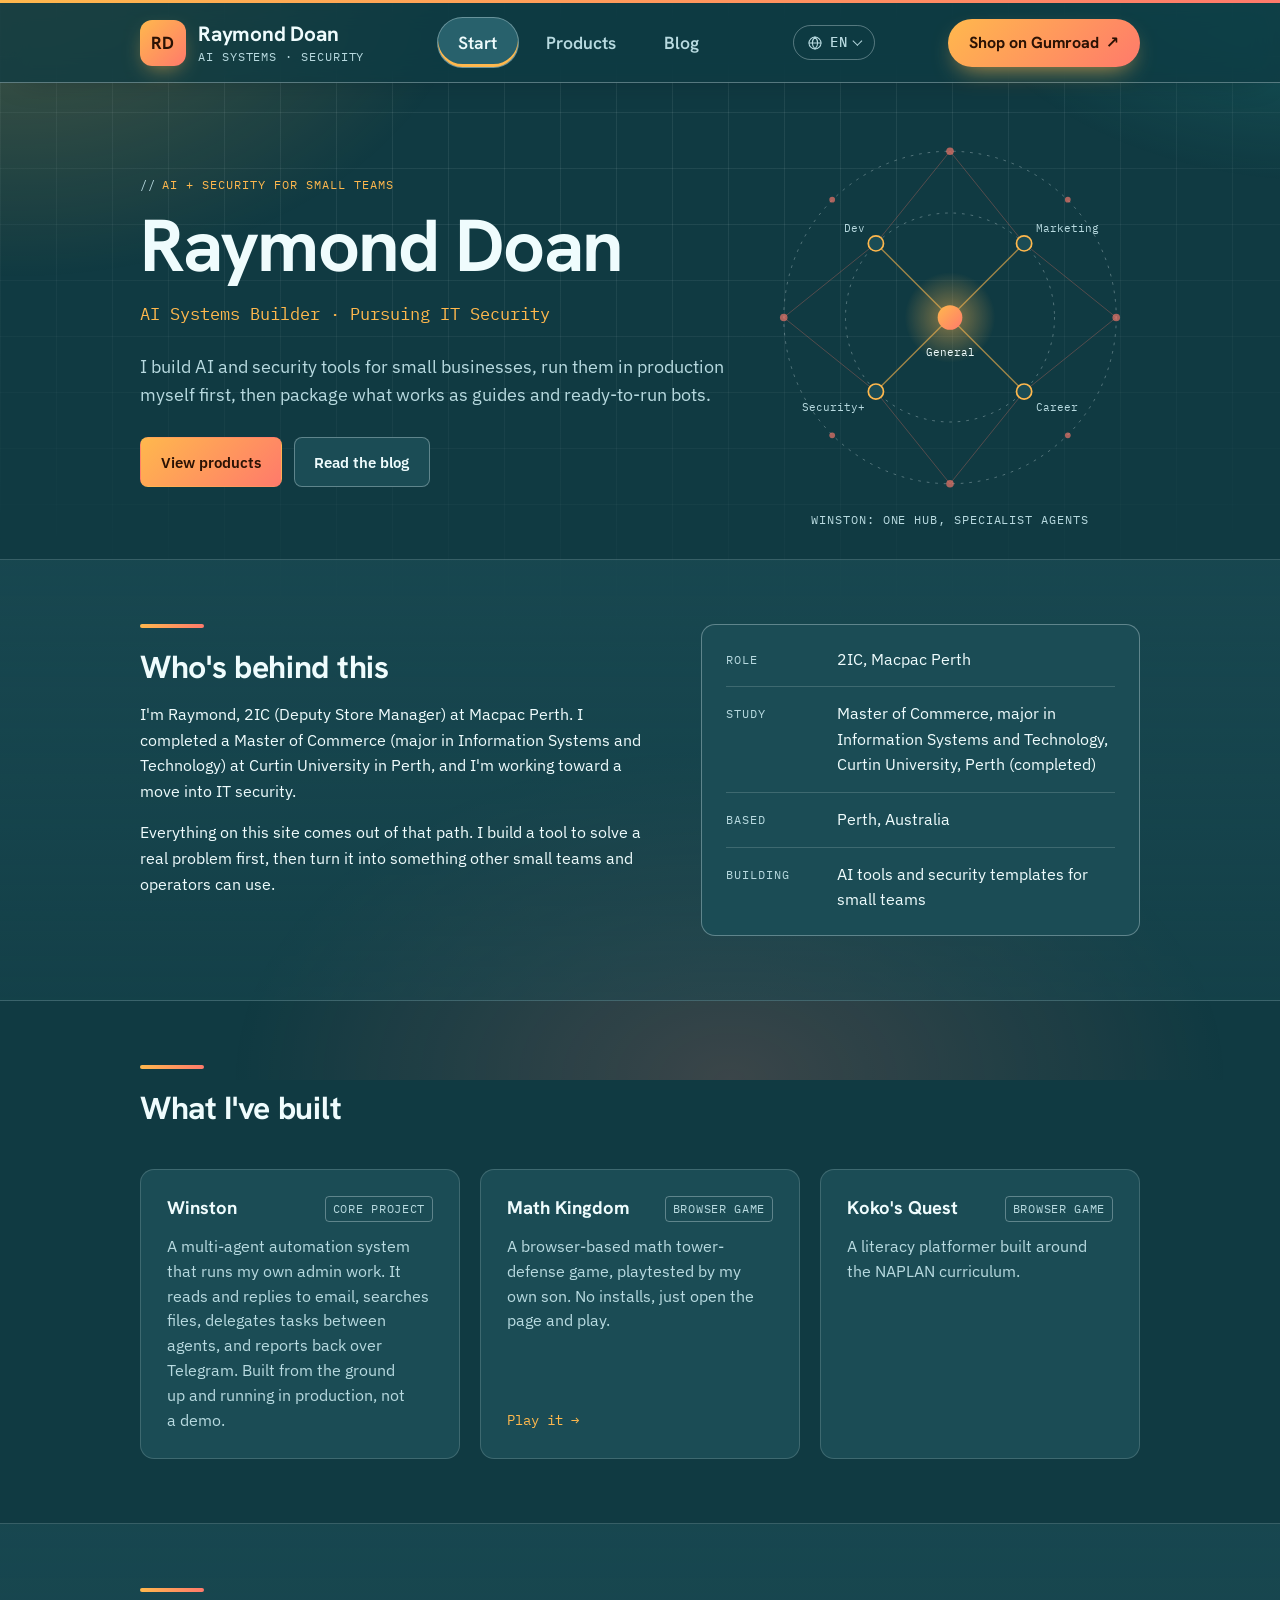
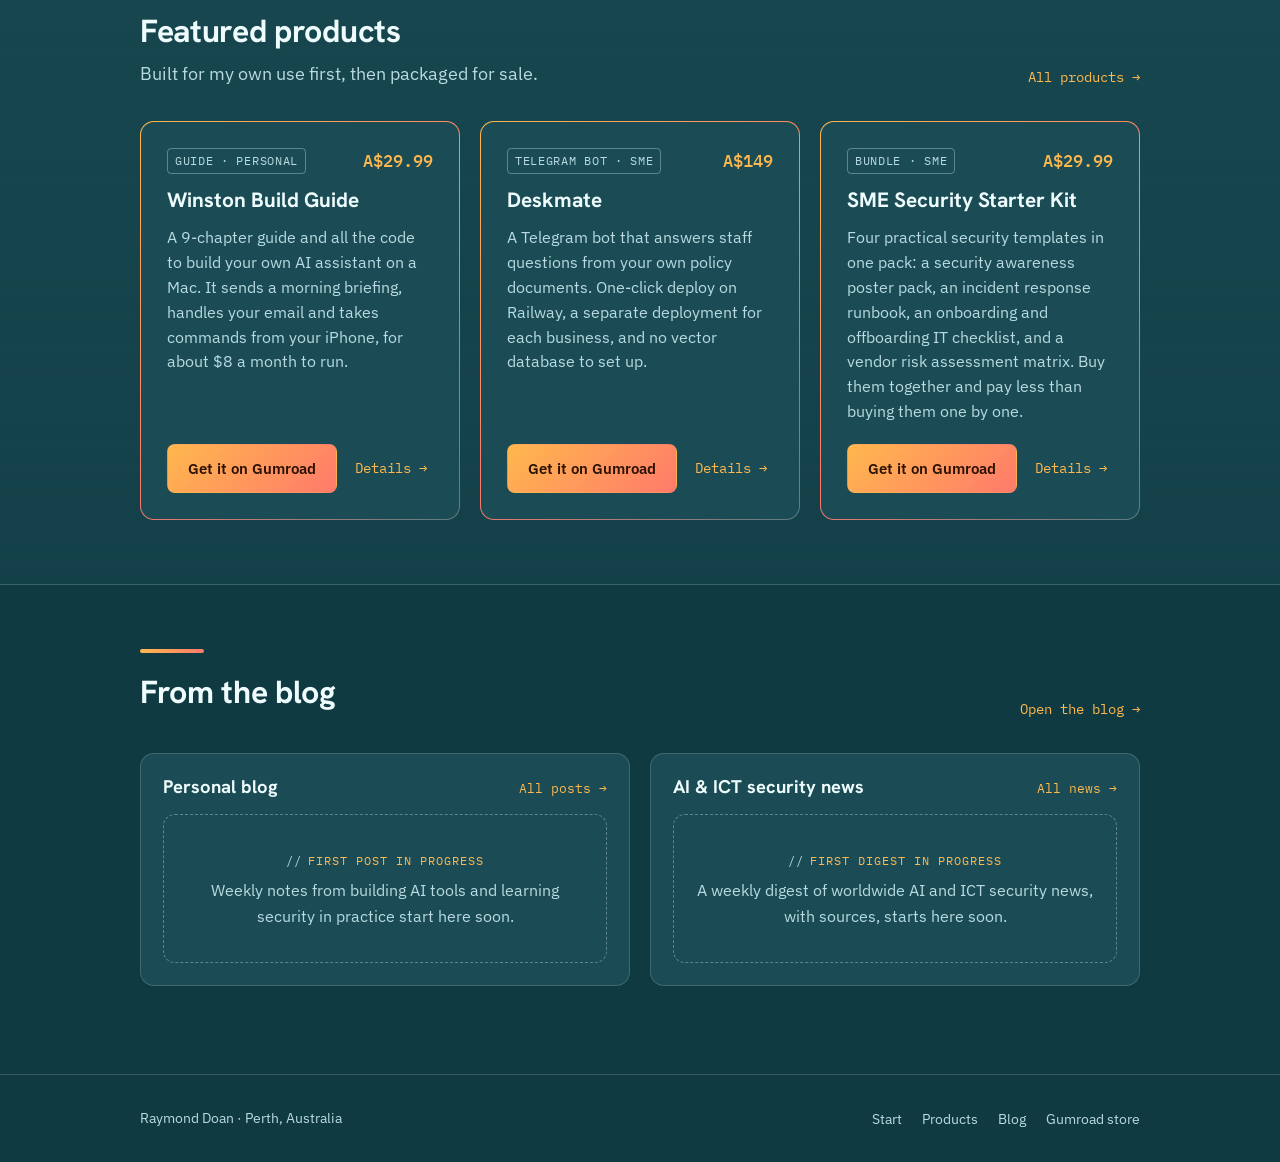
==== index.html @ 39c4e2d0 "Initial site: static mirror of the published artifact (15 files) Packaged from the live Claude artif" ====
<!doctype html><html><head><meta charset=utf8><meta name=viewport content="width=device-width,initial-scale=1,viewport-fit=cover"><style>:root{color-scheme:light;box-sizing:border-box;padding-top:env(safe-area-inset-top,0px);padding-bottom:env(safe-area-inset-bottom,0px)}html{scroll-padding-top:env(safe-area-inset-top,0px)}body{margin:0;padding:0;font:14px -apple-system,BlinkMacSystemFont,sans-serif;background:#fff;color:#000}img{max-width:100%}[hidden]:not([hidden=until-found i]){display:none!important}</style></head><body>
<title>Raymond Doan</title>
<link rel="preconnect" href="https://fonts.googleapis.com">
<link rel="preconnect" href="https://fonts.gstatic.com" crossorigin>
<link rel="stylesheet" href="https://fonts.googleapis.com/css2?family=Hanken+Grotesk:wght@600;700&family=IBM+Plex+Sans:wght@400;500;600&family=IBM+Plex+Mono:wght@400;500&display=swap">
<link rel="stylesheet" href="styles.css">
<script src="i18n.js"></script>

<header class="site-nav">
  <div class="wrap nav-inner">
    <a class="brand" href="index.html">
      <span class="brand-mark" aria-hidden="true">RD</span>
      <span class="brand-text">
        <span class="brand-name">Raymond Doan</span>
        <span class="brand-sub" data-i18n="brand.sub">AI systems &middot; Security</span>
      </span>
    </a>
    <nav class="links" aria-label="Main" data-i18n-aria="nav.main">
      <a href="index.html" aria-current="page" data-i18n="nav.start">Start</a>
      <a href="products.html" data-i18n="nav.products">Products</a>
      <a href="blog.html" data-i18n="nav.blog">Blog</a>
    </nav>
    <div class="lang-switch">
      <button class="lang-btn" type="button" aria-haspopup="true" aria-expanded="false" aria-controls="lang-menu" aria-label="Language: English"><svg class="lang-globe" viewBox="0 0 24 24" width="16" height="16" aria-hidden="true" focusable="false"><circle cx="12" cy="12" r="9"></circle><path d="M3 12h18M12 3c2.6 2.6 4 5.7 4 9s-1.4 6.4-4 9c-2.6-2.6-4-5.7-4-9s1.4-6.4 4-9z"></path></svg><span class="lang-code">EN</span><span class="lang-chev" aria-hidden="true"></span></button>
      <ul class="lang-menu" id="lang-menu" hidden>
        <li><button class="lang-opt" type="button" lang="en" data-lang="en">English</button></li>
        <li><button class="lang-opt" type="button" lang="vi" data-lang="vi">Ti&#7871;ng Vi&#7879;t</button></li>
        <li><button class="lang-opt" type="button" lang="es" data-lang="es">Espa&ntilde;ol</button></li>
      </ul>
    </div>
    <a class="nav-cta" href="https://raymonddoan.gumroad.com" target="_blank" rel="noopener"><span class="cta-long" data-i18n="cta.long">Shop on Gumroad</span><span class="cta-short" data-i18n="cta.short">Shop</span><span aria-hidden="true">&#8599;</span></a>
  </div>
</header>

<main>
  <section class="hero">
    <div class="wrap">
      <p class="eyebrow" data-i18n="home.eyebrow">AI + security for small teams</p>
      <h1>Raymond Doan</h1>
      <p class="role" data-i18n="home.role">AI Systems Builder &middot; Pursuing IT Security</p>
      <p class="lede" data-i18n="home.lede">I build AI and security tools for small businesses, run them in production myself first, then package what works as guides and ready-to-run bots.</p>
      <div class="btn-row">
        <a class="btn btn-primary" href="products.html" data-i18n="home.btn.products">View products</a>
        <a class="btn btn-ghost" href="blog.html" data-i18n="home.btn.blog">Read the blog</a>
      </div>
      <figure class="hero-art" aria-hidden="true">
        <svg viewBox="0 0 400 400" focusable="false">
          <defs>
            <radialGradient id="hubGlow" cx="50%" cy="50%" r="50%">
              <stop class="glow-a" offset="0%"></stop>
              <stop class="glow-b" offset="100%"></stop>
            </radialGradient>
            <linearGradient id="hubFill" x1="0" y1="0" x2="1" y2="1">
              <stop class="fill-a" offset="0%"></stop>
              <stop class="fill-b" offset="100%"></stop>
            </linearGradient>
          </defs>
          <circle class="ring" cx="200" cy="200" r="110"></circle>
          <circle class="ring" cx="200" cy="200" r="175"></circle>
          <g class="link faint">
            <line x1="200" y1="25" x2="122" y2="122"></line>
            <line x1="200" y1="25" x2="278" y2="122"></line>
            <line x1="375" y1="200" x2="278" y2="122"></line>
            <line x1="375" y1="200" x2="278" y2="278"></line>
            <line x1="200" y1="375" x2="278" y2="278"></line>
            <line x1="200" y1="375" x2="122" y2="278"></line>
            <line x1="25" y1="200" x2="122" y2="278"></line>
            <line x1="25" y1="200" x2="122" y2="122"></line>
          </g>
          <g class="link">
            <line x1="200" y1="200" x2="122" y2="122"></line>
            <line x1="200" y1="200" x2="278" y2="122"></line>
            <line x1="200" y1="200" x2="278" y2="278"></line>
            <line x1="200" y1="200" x2="122" y2="278"></line>
          </g>
          <g class="dot">
            <circle cx="200" cy="25" r="4"></circle>
            <circle cx="375" cy="200" r="4"></circle>
            <circle cx="200" cy="375" r="4"></circle>
            <circle cx="25" cy="200" r="4"></circle>
            <circle cx="324" cy="76" r="3"></circle>
            <circle cx="324" cy="324" r="3"></circle>
            <circle cx="76" cy="324" r="3"></circle>
            <circle cx="76" cy="76" r="3"></circle>
          </g>
          <circle cx="200" cy="200" r="48" fill="url(#hubGlow)"></circle>
          <g class="node">
            <circle cx="122" cy="122" r="8"></circle>
            <circle cx="278" cy="122" r="8"></circle>
            <circle cx="278" cy="278" r="8"></circle>
            <circle cx="122" cy="278" r="8"></circle>
          </g>
          <circle cx="200" cy="200" r="13" fill="url(#hubFill)"></circle>
          <text class="lbl hub-lbl" x="200" y="241" text-anchor="middle" data-i18n="art.general">General</text>
          <text class="lbl" x="110" y="110" text-anchor="end" data-i18n="art.dev">Dev</text>
          <text class="lbl" x="290" y="110" data-i18n="art.marketing">Marketing</text>
          <text class="lbl" x="290" y="298" data-i18n="art.career">Career</text>
          <text class="lbl" x="110" y="298" text-anchor="end" data-i18n="art.security">Security+</text>
        </svg>
        <figcaption class="art-caption" data-i18n="art.caption">Winston: one hub, specialist agents</figcaption>
      </figure>
    </div>
  </section>

  <section id="about" class="band">
    <div class="wrap about">
      <div>
        <div class="gradient-rule"></div>
        <h2 data-i18n="about.h">Who's behind this</h2>
        <p data-i18n="about.p1">I'm Raymond, 2IC (Deputy Store Manager) at Macpac Perth. I completed a Master of Commerce (major in Information Systems and Technology) at Curtin University in Perth, and I'm working toward a move into IT security.</p>
        <p data-i18n="about.p2">Everything on this site comes out of that path. I build a tool to solve a real problem first, then turn it into something other small teams and operators can use.</p>
      </div>
      <dl class="glance">
        <div><dt data-i18n="about.k.role">Role</dt><dd data-i18n="about.v.role">2IC, Macpac Perth</dd></div>
        <div><dt data-i18n="about.k.study">Study</dt><dd data-i18n="about.v.study">Master of Commerce, major in Information Systems and Technology, Curtin University, Perth (completed)</dd></div>
        <div><dt data-i18n="about.k.based">Based</dt><dd data-i18n="about.v.based">Perth, Australia</dd></div>
        <div><dt data-i18n="about.k.building">Building</dt><dd data-i18n="about.v.building">AI tools and security templates for small teams</dd></div>
      </dl>
    </div>
  </section>

  <section id="built">
    <div class="wrap">
      <div class="section-head">
        <div>
          <div class="gradient-rule"></div>
          <h2 data-i18n="built.h">What I've built</h2>
        </div>
      </div>
      <div class="grid-3">
        <article class="card">
          <div class="card-top">
            <h3>Winston</h3>
            <span class="tag" data-i18n="built.tag.core">Core project</span>
          </div>
          <p data-i18n="built.winston">A multi-agent automation system that runs my own admin work. It reads and replies to email, searches files, delegates tasks between agents, and reports back over Telegram. Built from the ground up and running in production, not a demo.</p>
        </article>
        <article class="card">
          <div class="card-top">
            <h3>Math Kingdom</h3>
            <span class="tag" data-i18n="built.tag.game">Browser game</span>
          </div>
          <p data-i18n="built.math">A browser-based math tower-defense game, playtested by my own son. No installs, just open the page and play.</p>
          <div class="card-foot"><a class="card-link" href="https://raymond2801.github.io/math-kingdom/" target="_blank" rel="noopener" data-i18n="built.play">Play it &rarr;</a></div>
        </article>
        <article class="card">
          <div class="card-top">
            <h3>Koko's Quest</h3>
            <span class="tag" data-i18n="built.tag.game">Browser game</span>
          </div>
          <p data-i18n="built.koko">A literacy platformer built around the NAPLAN curriculum.</p>
        </article>
      </div>
    </div>
  </section>

  <section id="featured" class="band">
    <div class="wrap">
      <div class="section-head">
        <div>
          <div class="gradient-rule"></div>
          <h2 data-i18n="featured.h">Featured products</h2>
          <p class="lede" data-i18n="featured.lede">Built for my own use first, then packaged for sale.</p>
        </div>
        <a class="section-link" href="products.html" data-i18n="featured.all">All products &rarr;</a>
      </div>
      <div class="grid-3" data-catalog="featured"></div>
    </div>
  </section>

  <section id="blog-preview">
    <div class="wrap">
      <div class="section-head">
        <div>
          <div class="gradient-rule"></div>
          <h2 data-i18n="blogprev.h">From the blog</h2>
        </div>
        <a class="section-link" href="blog.html" data-i18n="blogprev.open">Open the blog &rarr;</a>
      </div>
      <div class="split">
        <div class="panel">
          <div class="panel-head">
            <h3 data-i18n="type.blog">Personal blog</h3>
            <a href="blog.html#personal" data-i18n="blogprev.allposts">All posts &rarr;</a>
          </div>
          <div id="preview-blog">
            <div class="empty-state">
              <p class="eyebrow" data-i18n="blogprev.blog.e">First post in progress</p>
              <p data-i18n="blogprev.blog.p">Weekly notes from building AI tools and learning security in practice start here soon.</p>
            </div>
          </div>
        </div>
        <div class="panel">
          <div class="panel-head">
            <h3 data-i18n="type.news">AI &amp; ICT security news</h3>
            <a href="blog.html#news" data-i18n="blogprev.allnews">All news &rarr;</a>
          </div>
          <div id="preview-news">
            <div class="empty-state">
              <p class="eyebrow" data-i18n="blogprev.news.e">First digest in progress</p>
              <p data-i18n="blogprev.news.p">A weekly digest of worldwide AI and ICT security news, with sources, starts here soon.</p>
            </div>
          </div>
        </div>
      </div>
    </div>
  </section>
</main>

<footer class="site-footer">
  <div class="wrap">
    <p data-i18n="foot.line">Raymond Doan &middot; Perth, Australia</p>
    <nav aria-label="Footer" data-i18n-aria="foot.nav">
      <a href="index.html" data-i18n="nav.start">Start</a>
      <a href="products.html" data-i18n="nav.products">Products</a>
      <a href="blog.html" data-i18n="nav.blog">Blog</a>
      <a href="https://raymonddoan.gumroad.com" target="_blank" rel="noopener" data-i18n="foot.store">Gumroad store</a>
    </nav>
  </div>
</footer>

<script src="ui-vi.js"></script>
<script src="ui-es.js"></script>
<script src="posts.js"></script>
<script src="products-data.js"></script>
<script src="products-vi.js"></script>
<script src="products-es.js"></script>
<script src="site.js"></script>
<script src="catalog.js"></script>
<script>
(function () {
  var S = window.Site;
  if (!S) return;
  var posts = S.allPosts();
  ['blog', 'news'].forEach(function (type) {
    var host = document.getElementById('preview-' + type);
    if (!host) return;
    var items = posts.filter(function (p) { return S.typeOf(p) === type; }).slice(0, 3);
    if (!items.length) return;
    host.textContent = '';
    items.forEach(function (p) { host.appendChild(S.postRow(p, true)); });
  });
})();
</script>


</body></html>
---- styles.css ----
/* =============================================================
   Raymond Doan site stylesheet
   Layout concept: a dark operations console. A fixed ambient glow
   and faint grid sit behind the content, the sticky nav carries a
   gradient CTA, featured items get gradient outlines, and mono
   eyebrows label every section.
   ============================================================= */

*, *::before, *::after { box-sizing: border-box; }
html, body { margin: 0; padding: 0; }
html { scroll-behavior: smooth; }
img, svg { max-width: 100%; }
[hidden] { display: none !important; }

/* ---------- tokens: one deliberate palette ("Lagoon") ----------
   Deep petrol teal with amber and coral accents. The site keeps this single
   look on purpose. It does not switch to a white theme when the viewer's
   device or app is in light mode. */
:root {
  color-scheme: dark;
  padding-top: env(safe-area-inset-top, 0px);
  padding-bottom: env(safe-area-inset-bottom, 0px);

  --bg: #103a42;
  --surface: #1b4c55;
  --surface-2: #28616c;
  --fg: #effcfd;
  --muted: #b8dae0;
  --accent: #ffb84d;
  --accent-2: #ff7a6b;
  --on-accent: #2b1204;
  --border: rgba(239, 252, 253, 0.16);
  --border-strong: rgba(239, 252, 253, 0.32);
  --glow-1: rgba(255, 184, 77, 0.26);
  --glow-2: rgba(47, 211, 196, 0.30);
  --glow-3: rgba(255, 122, 107, 0.18);
  --grid-line: rgba(239, 252, 253, 0.08);
  --shadow: rgba(2, 20, 26, 0.50);

  --font-display: 'Hanken Grotesk', 'Segoe UI', system-ui, sans-serif;
  --font-body: 'IBM Plex Sans', 'Segoe UI', system-ui, sans-serif;
  --font-mono: 'IBM Plex Mono', 'SFMono-Regular', Consolas, monospace;
}

/* ---------- page + ambient background ---------- */
body {
  background: var(--bg);
  color: var(--fg);
  font-family: var(--font-body);
  font-size: 16px;
  line-height: 1.6;
  -webkit-font-smoothing: antialiased;
}
body::before,
body::after {
  content: "";
  position: fixed;
  z-index: -1;
  pointer-events: none;
}
/* soft amber and teal light from the corners, drifting slowly */
body::before {
  inset: -20%;
  background:
    radial-gradient(45rem 32rem at 15% 10%, var(--glow-1), transparent 65%),
    radial-gradient(40rem 30rem at 88% 4%, var(--glow-2), transparent 65%),
    radial-gradient(48rem 32rem at 55% 100%, var(--glow-3), transparent 65%);
  animation: drift 48s ease-in-out infinite alternate;
}
/* faint grid that fades out toward the bottom */
body::after {
  inset: 0;
  background-image:
    linear-gradient(var(--grid-line) 1px, transparent 1px),
    linear-gradient(90deg, var(--grid-line) 1px, transparent 1px);
  background-size: 56px 56px;
  -webkit-mask-image: radial-gradient(ellipse 100% 85% at 50% 0%, #000 30%, transparent 88%);
  mask-image: radial-gradient(ellipse 100% 85% at 50% 0%, #000 30%, transparent 88%);
}
@keyframes drift {
  from { transform: translate3d(-2%, -1%, 0) scale(1); }
  to   { transform: translate3d(2%, 2%, 0) scale(1.05); }
}
@media (prefers-reduced-motion: reduce) {
  html { scroll-behavior: auto; }
  body::before { animation: none; }
}

/* ---------- type ---------- */
h1, h2, h3 {
  font-family: var(--font-display);
  font-weight: 700;
  text-wrap: balance;
  margin: 0 0 0.5em;
}
h1 { font-size: clamp(2.1rem, 5vw, 3.2rem); line-height: 1.1; letter-spacing: -0.015em; }
h2 { font-size: clamp(1.5rem, 3.2vw, 2rem); line-height: 1.2; letter-spacing: -0.01em; }
h3 { font-size: 1.15rem; line-height: 1.3; }
p { margin: 0 0 1em; max-width: 65ch; text-wrap: pretty; }
p.lede { max-width: 58ch; color: var(--muted); font-size: 1.1rem; }
a { color: var(--accent); text-underline-offset: 3px; }
a:focus-visible, button:focus-visible {
  outline: 2px solid var(--accent);
  outline-offset: 3px;
  border-radius: 6px;
}

.eyebrow {
  font-family: var(--font-mono);
  font-size: 0.78rem;
  letter-spacing: 0.08em;
  text-transform: uppercase;
  color: var(--accent);
  display: inline-flex;
  align-items: center;
  gap: 0.5em;
  margin: 0 0 1em;
}
.eyebrow::before { content: "//"; color: var(--muted); }

.tag {
  font-family: var(--font-mono);
  font-size: 0.72rem;
  letter-spacing: 0.06em;
  text-transform: uppercase;
  color: var(--muted);
  border: 1px solid var(--border-strong);
  border-radius: 4px;
  padding: 0.25em 0.6em;
  white-space: nowrap;
  font-weight: 400;
}
.tag.hot {
  color: var(--on-accent);
  background: linear-gradient(135deg, var(--accent), var(--accent-2));
  border-color: transparent;
}

.gradient-rule {
  height: 4px;
  width: 64px;
  border-radius: 2px;
  background: linear-gradient(90deg, var(--accent), var(--accent-2));
  margin-bottom: 1.25em;
}

/* ---------- layout ---------- */
.wrap { max-width: 1040px; margin: 0 auto; padding-inline: 20px; }
section { padding-block: 64px; scroll-margin-top: 100px; }
.band {
  background: linear-gradient(180deg,
    color-mix(in srgb, var(--surface) 72%, transparent),
    color-mix(in srgb, var(--surface) 38%, transparent));
  border-block: 1px solid var(--border);
}
.section-head {
  display: flex;
  align-items: flex-end;
  justify-content: space-between;
  gap: 16px 24px;
  flex-wrap: wrap;
  margin-bottom: 2em;
}
.section-head h2 { margin-bottom: 0.3em; }
.section-head p { margin: 0; }
.section-link {
  font-family: var(--font-mono);
  font-size: 0.88rem;
  text-decoration: none;
  white-space: nowrap;
}
.section-link:hover { text-decoration: underline; }

.grid-3 { display: grid; grid-template-columns: repeat(3, minmax(0, 1fr)); gap: 20px; }
.split  { display: grid; grid-template-columns: repeat(2, minmax(0, 1fr)); gap: 20px; }

/* ---------- navigation ---------- */
header.site-nav {
  position: sticky;
  top: env(safe-area-inset-top, 0px);
  z-index: 20;
  background: color-mix(in srgb, var(--bg) 78%, transparent);
  -webkit-backdrop-filter: blur(14px) saturate(1.3);
  backdrop-filter: blur(14px) saturate(1.3);
  border-bottom: 1px solid var(--border-strong);
  box-shadow: 0 14px 30px -24px var(--shadow);
}
header.site-nav::before {
  content: "";
  display: block;
  height: 3px;
  background: linear-gradient(90deg, var(--accent), var(--accent-2));
}
.nav-inner {
  display: flex;
  align-items: center;
  justify-content: space-between;
  gap: 20px;
  padding-block: 14px;
}
.brand {
  display: inline-flex;
  align-items: center;
  gap: 12px;
  min-width: 0;
  color: var(--fg);
  text-decoration: none;
}
.brand-mark {
  flex: none;
  width: 46px;
  height: 46px;
  border-radius: 12px;
  display: grid;
  place-items: center;
  font-family: var(--font-display);
  font-weight: 700;
  font-size: 1.1rem;
  letter-spacing: 0.02em;
  color: var(--on-accent);
  background: linear-gradient(135deg, var(--accent), var(--accent-2));
  box-shadow: 0 8px 22px -8px color-mix(in srgb, var(--accent) 70%, transparent);
}
.brand-text { display: flex; flex-direction: column; line-height: 1.15; min-width: 0; }
.brand-name {
  font-family: var(--font-display);
  font-weight: 700;
  font-size: 1.3rem;
  letter-spacing: -0.01em;
}
.brand-sub {
  font-family: var(--font-mono);
  font-size: 0.72rem;
  letter-spacing: 0.08em;
  text-transform: uppercase;
  color: var(--muted);
  margin-top: 4px;
}
nav.links { display: flex; align-items: center; gap: 6px; }
nav.links a {
  font-family: var(--font-display);
  font-weight: 600;
  font-size: 1.1rem;
  color: var(--muted);
  text-decoration: none;
  white-space: nowrap;
  padding: 0.6em 1.15em;
  border-radius: 999px;
  border: 1px solid transparent;
  transition: background-color 0.15s, color 0.15s, border-color 0.15s;
}
nav.links a:hover { color: var(--fg); background: var(--surface-2); }
nav.links a[aria-current="page"] {
  color: var(--fg);
  background: var(--surface-2);
  border-color: var(--border-strong);
  box-shadow: inset 0 -3px 0 var(--accent);
}
.nav-cta {
  flex: none;
  display: inline-flex;
  align-items: center;
  gap: 0.45em;
  font-family: var(--font-display);
  font-weight: 700;
  font-size: 1rem;
  text-decoration: none;
  color: var(--on-accent);
  background: linear-gradient(135deg, var(--accent), var(--accent-2));
  padding: 0.7em 1.3em;
  border-radius: 999px;
  box-shadow: 0 10px 24px -10px color-mix(in srgb, var(--accent) 80%, transparent);
  transition: transform 0.15s;
}
.nav-cta:hover { transform: translateY(-1px); }
.cta-short { display: none; }

/* ---------- language switcher ----------
   A small button showing the current language; it opens a short list. The markup is in every page's
   header; i18n.js wires it up. */
.lang-switch { position: relative; flex: none; }
.lang-btn {
  display: inline-flex;
  align-items: center;
  gap: 0.5em;
  font-family: var(--font-mono);
  font-size: 0.85rem;
  font-weight: 500;
  letter-spacing: 0.06em;
  line-height: 1.2;
  color: var(--muted);
  background: transparent;
  border: 1px solid var(--border-strong);
  border-radius: 999px;
  padding: 0.6em 0.95em;
  cursor: pointer;
  transition: background-color 0.15s, color 0.15s, border-color 0.15s;
}
.lang-btn:hover, .lang-btn[aria-expanded="true"] { color: var(--fg); background: var(--surface-2); }
.lang-globe { flex: none; fill: none; stroke: currentColor; stroke-width: 1.6; stroke-linecap: round; stroke-linejoin: round; }
.lang-chev {
  flex: none;
  width: 0.5em;
  height: 0.5em;
  border-right: 1.6px solid currentColor;
  border-bottom: 1.6px solid currentColor;
  transform: translateY(-0.12em) rotate(45deg);
}
.lang-btn[aria-expanded="true"] .lang-chev { transform: translateY(0.1em) rotate(225deg); }
.lang-menu {
  position: absolute;
  right: 0;
  top: calc(100% + 10px);
  z-index: 30;
  min-width: 12rem;
  margin: 0;
  padding: 6px;
  list-style: none;
  background: var(--surface);
  border: 1px solid var(--border-strong);
  border-radius: 14px;
  box-shadow: 0 22px 40px -18px var(--shadow);
}
.lang-opt {
  display: flex;
  align-items: center;
  justify-content: space-between;
  gap: 14px;
  width: 100%;
  text-align: left;
  font-family: var(--font-body);
  font-size: 1rem;
  line-height: 1.3;
  color: var(--fg);
  background: transparent;
  border: 0;
  border-radius: 9px;
  padding: 0.7em 0.85em;
  cursor: pointer;
}
.lang-opt:hover { background: var(--surface-2); }
.lang-opt[aria-current="true"] { color: var(--accent); background: var(--surface-2); }
.lang-opt[aria-current="true"]::after {
  content: "";
  flex: none;
  width: 0.6em;
  height: 0.32em;
  border-left: 2px solid currentColor;
  border-bottom: 2px solid currentColor;
  transform: translateY(-0.1em) rotate(-45deg);
}

/* A page in Vietnamese or Spanish stays hidden until i18n.js has translated it, so English never flashes.
   i18n.js removes the class (and a timer does too, in case a script fails). */
html.i18n-pending .site-nav,
html.i18n-pending main,
html.i18n-pending .site-footer { visibility: hidden; }

/* Vietnamese stacks accents above and below letters, so headings need a little more room. */
html[lang="vi"] h1 { line-height: 1.22; }
html[lang="vi"] h2 { line-height: 1.32; }
html[lang="vi"] h3 { line-height: 1.42; }
html[lang="vi"] .hero h1 { line-height: 1.02; }
html[lang="vi"] .tab-title { line-height: 1.4; }
html[lang="vi"] .brand-sub, html[lang="vi"] .eyebrow, html[lang="vi"] .tag { line-height: 1.45; }

.note.english-only { margin: 1.2rem 0 0; }

/* ---------- buttons ---------- */
.btn {
  display: inline-flex;
  align-items: center;
  gap: 0.5em;
  font-family: var(--font-body);
  font-weight: 600;
  font-size: 0.95rem;
  padding: 0.75em 1.3em;
  border-radius: 8px;
  text-decoration: none;
  border: 1px solid transparent;
  cursor: pointer;
}
.btn-primary {
  color: var(--on-accent);
  background: linear-gradient(135deg, var(--accent), var(--accent-2));
}
.btn-primary:hover { filter: brightness(1.08); }
.btn-ghost { border-color: var(--border-strong); color: var(--fg); background: var(--surface); }
.btn-ghost:hover { border-color: var(--accent); color: var(--accent); }
.btn-row { display: flex; gap: 12px; flex-wrap: wrap; margin-top: 1.75em; }

/* ---------- hero + page heads ---------- */
.hero { padding-block: 88px 72px; }
.hero .wrap { position: relative; }
.hero h1 {
  font-size: clamp(2.6rem, 8vw, 4.6rem);
  line-height: 1.02;
  letter-spacing: -0.025em;
  margin: 0 0 0.25em;
}
.hero .role {
  font-family: var(--font-mono);
  font-size: 1.05rem;
  color: var(--accent);
  margin: 0 0 1.5em;
}
.hero .lede { margin-bottom: 0; }
.page-head { padding-block: 56px 24px; }
.page-head h1 { margin-bottom: 0.35em; }
.page-head .lede { margin-bottom: 0; }
.page-head + section { padding-top: 32px; }

/* hero art: Winston's hub-and-spoke agent layout, drawn as quiet background */
.hero-art { display: none; margin: 0; pointer-events: none; }
.hero-art svg { display: block; width: 100%; height: auto; overflow: visible; }
.hero-art .ring { fill: none; stroke: var(--border-strong); stroke-dasharray: 2 7; stroke-linecap: round; }
.hero-art .link { stroke: var(--accent); stroke-opacity: 0.6; stroke-width: 1.5; }
.hero-art .link.faint { stroke: var(--accent-2); stroke-opacity: 0.3; stroke-width: 1; }
.hero-art .node { fill: var(--surface); stroke: var(--accent); stroke-width: 1.8; }
.hero-art .dot { fill: var(--accent-2); fill-opacity: 0.65; }
.hero-art .lbl { font-family: var(--font-mono); font-size: 12px; fill: var(--muted); }
.hero-art .hub-lbl { fill: var(--fg); }
.hero-art .glow-a { stop-color: var(--accent); stop-opacity: 0.5; }
.hero-art .glow-b { stop-color: var(--accent); stop-opacity: 0; }
.hero-art .fill-a { stop-color: var(--accent); }
.hero-art .fill-b { stop-color: var(--accent-2); }
.art-caption {
  font-family: var(--font-mono);
  font-size: 0.72rem;
  letter-spacing: 0.08em;
  text-transform: uppercase;
  color: var(--muted);
  text-align: center;
  margin-top: 0.4em;
}
@media (min-width: 1100px) {
  .hero-art {
    display: block;
    position: absolute;
    right: 20px;
    top: 50%;
    width: 380px;
    transform: translateY(-50%);
  }
}

/* ---------- about ---------- */
.about {
  display: grid;
  grid-template-columns: minmax(0, 1.15fr) minmax(0, 1fr);
  gap: 40px 56px;
  align-items: start;
}
.glance {
  margin: 0;
  padding: 8px 24px;
  background: var(--surface);
  border: 1px solid var(--border-strong);
  border-radius: 14px;
}
.glance > div {
  display: grid;
  grid-template-columns: 6.2rem minmax(0, 1fr);
  gap: 12px;
  padding-block: 14px;
  border-top: 1px solid var(--border);
}
.glance > div:first-child { border-top: none; }
.glance dt {
  font-family: var(--font-mono);
  font-size: 0.75rem;
  letter-spacing: 0.08em;
  text-transform: uppercase;
  color: var(--muted);
  padding-top: 0.25em;
}
.glance dd { margin: 0; }

/* ---------- cards ---------- */
.card, .feature {
  display: flex;
  flex-direction: column;
  gap: 12px;
  padding: 26px;
  border-radius: 14px;
  min-width: 0;
}
.card { background: var(--surface); border: 1px solid var(--border); }
.feature {
  border: 1px solid transparent;
  background:
    linear-gradient(var(--surface), var(--surface)) padding-box,
    linear-gradient(140deg, var(--accent), var(--accent-2) 55%, var(--border-strong)) border-box;
}
.feature.soon {
  background:
    linear-gradient(var(--surface), var(--surface)) padding-box,
    linear-gradient(140deg, var(--border-strong), var(--border)) border-box;
}
.card h3, .feature h3 { margin: 0; }
.feature h3 { font-size: 1.3rem; }
.card p, .feature p { margin: 0; color: var(--muted); font-size: 0.97rem; max-width: none; }
.card-top { display: flex; align-items: center; justify-content: space-between; gap: 10px; flex-wrap: wrap; }
.card-foot { margin-top: auto; padding-top: 8px; }
.card-link { font-family: var(--font-mono); font-size: 0.85rem; text-decoration: none; }
.card-link:hover { text-decoration: underline; }
.price { font-family: var(--font-mono); color: var(--accent); font-size: 1.05rem; font-weight: 500; }
.status, .note { font-family: var(--font-mono); font-size: 0.88rem; color: var(--muted); }

/* ---------- product chips + catalog rows ---------- */
.chips { display: flex; gap: 10px; flex-wrap: wrap; margin-top: 1.75em; }
.chips a {
  font-family: var(--font-display);
  font-weight: 600;
  font-size: 0.95rem;
  text-decoration: none;
  color: var(--fg);
  padding: 0.5em 1.1em;
  border-radius: 999px;
  border: 1px solid var(--border-strong);
  background: var(--surface);
}
.chips a:hover { border-color: var(--accent); color: var(--accent); }

.catalog { list-style: none; margin: 0; padding: 0; display: grid; gap: 12px; }
.row {
  display: flex;
  align-items: center;
  justify-content: space-between;
  gap: 16px 28px;
  flex-wrap: wrap;
  padding: 20px 24px;
  background: var(--surface);
  border: 1px solid var(--border);
  border-radius: 12px;
}
.row.soon { background: transparent; border-style: dashed; border-color: var(--border-strong); }
.row-main { flex: 1 1 340px; min-width: 0; }
.row-main h3 { margin: 0 0 0.3em; display: flex; align-items: center; gap: 0.6em; flex-wrap: wrap; }
.row-main p { margin: 0; color: var(--muted); font-size: 0.95rem; max-width: 62ch; }
.row-side { display: flex; align-items: center; gap: 16px; flex: none; }

/* ---------- clickable product cards ----------
   The product name is a real link. Its ::after stretches over the whole card
   so the card is one big target, and the Gumroad button sits above it so it
   stays a separate target. */
.feature, .row { position: relative; transition: transform 0.15s, box-shadow 0.15s, border-color 0.15s; }
.hit { color: inherit; text-decoration: none; }
.hit::after { content: ""; position: absolute; inset: 0; z-index: 1; }
.feature .hit::after { border-radius: 14px; }
.row .hit::after { border-radius: 12px; }
.hit:focus-visible { outline: none; }
.hit:focus-visible::after { outline: 2px solid var(--accent); outline-offset: 3px; }
.feature:hover, .row:hover { transform: translateY(-2px); box-shadow: 0 18px 34px -22px var(--shadow); }
.row:hover { border-color: var(--accent); }
.feature .btn, .row .btn { position: relative; z-index: 2; }
.feature .card-foot { display: flex; align-items: center; gap: 12px 18px; flex-wrap: wrap; }
.more { font-family: var(--font-mono); font-size: 0.85rem; color: var(--accent); white-space: nowrap; }
.feature:hover .more, .row:hover .more { text-decoration: underline; text-underline-offset: 3px; }
.tag.ok { color: var(--accent); border-color: color-mix(in srgb, var(--accent) 55%, transparent); }
.tag.soon { border-style: dashed; }
@media (prefers-reduced-motion: reduce) {
  .feature, .row { transition: none; }
  .feature:hover, .row:hover { transform: none; }
}

/* ---------- blog: tabs, panels, rows ---------- */
.panel {
  display: flex;
  flex-direction: column;
  gap: 14px;
  min-width: 0;
  padding: 22px;
  background: var(--surface);
  border: 1px solid var(--border);
  border-radius: 14px;
}
.panel-head { display: flex; align-items: baseline; justify-content: space-between; gap: 12px; flex-wrap: wrap; }
.panel-head h3 { margin: 0; }
.panel-head a { font-family: var(--font-mono); font-size: 0.82rem; text-decoration: none; }
.panel-head a:hover { text-decoration: underline; }

.tabs { display: grid; grid-template-columns: repeat(2, minmax(0, 1fr)); gap: 14px; margin-top: 1.75em; }
.tab {
  font: inherit;
  color: var(--fg);
  text-align: left;
  cursor: pointer;
  display: flex;
  flex-direction: column;
  gap: 4px;
  padding: 18px 22px;
  border-radius: 14px;
  border: 1px solid var(--border-strong);
  background: var(--surface);
  transition: border-color 0.15s, box-shadow 0.15s;
}
.tab:hover { border-color: var(--accent); }
.tab[aria-selected="true"] {
  border-color: transparent;
  background:
    linear-gradient(var(--surface-2), var(--surface-2)) padding-box,
    linear-gradient(140deg, var(--accent), var(--accent-2)) border-box;
  box-shadow: 0 14px 34px -20px color-mix(in srgb, var(--accent) 70%, transparent);
}
.tab-title { font-family: var(--font-display); font-weight: 700; font-size: 1.2rem; line-height: 1.25; }
.tab-sub { color: var(--muted); font-size: 0.92rem; }
.panel-intro { color: var(--muted); margin: 0 0 0.5em; max-width: 62ch; }

.post-row {
  display: flex;
  flex-direction: column;
  gap: 6px;
  padding-block: 22px;
  border-top: 1px solid var(--border);
}
.post-row:first-child { border-top: none; }
.post-row .meta { font-family: var(--font-mono); font-size: 0.8rem; color: var(--muted); margin: 0; }
.post-row h3 { margin: 0; font-size: 1.25rem; }
.post-row h3 a { color: var(--fg); text-decoration: none; }
.post-row h3 a:hover { color: var(--accent); }
.post-row .summary { color: var(--muted); margin: 0; max-width: 65ch; }
.post-row.compact { padding-block: 14px; }
.post-row.compact h3 { font-size: 1.05rem; }

.empty-state {
  border: 1px dashed var(--border-strong);
  border-radius: 12px;
  padding: 32px 22px;
  text-align: center;
  color: var(--muted);
}
.empty-state .eyebrow { justify-content: center; margin-bottom: 0.6em; }
.empty-state p { margin-inline: auto; }
.empty-state p:last-child { margin-bottom: 0; }

/* ---------- article ---------- */
article.post { padding-block: 48px 64px; }
article.post .back-link { font-family: var(--font-mono); font-size: 0.85rem; text-decoration: none; }
article.post .back-link:hover { text-decoration: underline; }
article.post .meta { font-family: var(--font-mono); font-size: 0.85rem; color: var(--muted); margin: 1.5em 0 1em; }
article.post h1 { font-size: clamp(1.7rem, 4.2vw, 2.5rem); margin-bottom: 0.7em; }
.post-body h2 { font-size: 1.35rem; margin: 1.8em 0 0.5em; }
.post-body p { font-size: 1.05rem; line-height: 1.75; }
.sources { margin-top: 2.5em; padding-top: 1.5em; border-top: 1px solid var(--border); }
.sources h2 {
  font-family: var(--font-mono);
  font-weight: 500;
  font-size: 0.85rem;
  letter-spacing: 0.08em;
  text-transform: uppercase;
  color: var(--muted);
  margin: 0 0 0.9em;
}
.sources ol { margin: 0; padding-left: 1.3em; display: grid; gap: 0.45em; }
.sources a { overflow-wrap: anywhere; }

/* ---------- product page ---------- */
.back-link { font-family: var(--font-mono); font-size: 0.85rem; text-decoration: none; }
.back-link:hover { text-decoration: underline; }
.product { padding-block: 44px 24px; }
.product-head { display: grid; gap: 16px; margin: 1.6rem 0 2.8rem; }
.product-head .tag-row { display: flex; align-items: center; gap: 10px; flex-wrap: wrap; }
.product-head h1 {
  font-size: clamp(2.2rem, 6vw, 3.6rem);
  line-height: 1.05;
  letter-spacing: -0.02em;
  margin: 0;
}
.product-head h1:focus { outline: none; }
.product-head .lede { margin: 0; }
.buy-row { display: flex; align-items: center; gap: 14px 24px; flex-wrap: wrap; margin-top: 0.4rem; }
.buy-row .price { font-size: 1.6rem; }
.buy-row .note { max-width: 52ch; line-height: 1.5; }
.was { font-family: var(--font-mono); font-size: 1.05rem; color: var(--muted); text-decoration: line-through; text-decoration-thickness: 1px; }
.buy-row .was { margin-left: -12px; }
.sr-only { position: absolute; width: 1px; height: 1px; padding: 0; margin: -1px; overflow: hidden; clip: rect(0, 0, 0, 0); white-space: nowrap; border: 0; }

.product-layout {
  display: grid;
  grid-template-columns: minmax(0, 1fr) 320px;
  gap: 40px 56px;
  align-items: start;
}
.product-body { min-width: 0; }
.product-body .intro p { font-size: 1.12rem; line-height: 1.7; max-width: 62ch; }
.product-section { margin-top: 2.2rem; padding-top: 2rem; border-top: 1px solid var(--border); }
.product-section h2 { font-size: 1.4rem; margin: 0 0 0.7em; }
.product-section > p { line-height: 1.7; max-width: 66ch; }
.product-section > p:last-child { margin-bottom: 0; }
.product-section .after { margin: 1em 0 0; }

.ticks { list-style: none; margin: 0; padding: 0; display: grid; gap: 0.7em; }
.ticks li { position: relative; padding-left: 1.6em; line-height: 1.6; max-width: 66ch; text-wrap: pretty; }
.ticks li::before {
  content: "";
  position: absolute;
  left: 0;
  top: 0.5em;
  width: 0.62em;
  height: 0.62em;
  border-radius: 2px;
  background: linear-gradient(135deg, var(--accent), var(--accent-2));
}
.ticks.nots li::before { background: none; border: 1.5px solid var(--muted); }
.ticks + .ticks, .ticks + h3, .glance + .after { margin-top: 1.2em; }
.product-section > h3 {
  font-family: var(--font-mono);
  font-weight: 500;
  font-size: 0.8rem;
  letter-spacing: 0.08em;
  text-transform: uppercase;
  color: var(--muted);
  margin: 1.6em 0 0.8em;
}

.steps { list-style: none; counter-reset: step; margin: 0; padding: 0; display: grid; gap: 14px; }
.steps li {
  counter-increment: step;
  display: grid;
  grid-template-columns: 2.1rem minmax(0, 1fr);
  gap: 14px;
  align-items: start;
  line-height: 1.6;
}
.steps li::before {
  content: counter(step);
  display: grid;
  place-items: center;
  width: 2.1rem;
  height: 2.1rem;
  border-radius: 8px;
  border: 1px solid var(--border-strong);
  background: var(--surface);
  font-family: var(--font-mono);
  font-size: 0.9rem;
  color: var(--accent);
}
.steps li > span { padding-top: 0.28em; max-width: 62ch; }
.glance.wide > div { grid-template-columns: 9.5rem minmax(0, 1fr); }

.product-aside { position: sticky; top: calc(env(safe-area-inset-top, 0px) + 112px); display: grid; gap: 16px; }
.aside-card {
  display: grid;
  gap: 16px;
  padding: 22px;
  border-radius: 14px;
  background: var(--surface);
  border: 1px solid var(--border-strong);
}
.aside-card h2 {
  font-family: var(--font-mono);
  font-weight: 500;
  font-size: 0.78rem;
  letter-spacing: 0.08em;
  text-transform: uppercase;
  color: var(--muted);
  margin: 0;
}
.facts { margin: 0; display: grid; }
.facts > div { display: grid; gap: 2px; padding-block: 12px; border-top: 1px solid var(--border); }
.facts > div:first-child { border-top: none; padding-top: 0; }
.facts > div:last-child { padding-bottom: 0; }
.facts dt {
  font-family: var(--font-mono);
  font-size: 0.72rem;
  letter-spacing: 0.08em;
  text-transform: uppercase;
  color: var(--muted);
}
.facts dd { margin: 0; line-height: 1.45; }
.btn-block { width: 100%; justify-content: center; }
.aside-card .note { line-height: 1.5; margin: 0; }

.related { padding-block: 56px 64px; margin-top: 56px; }
.related-grid { display: grid; grid-template-columns: repeat(3, minmax(0, 1fr)); gap: 16px; }
.related-card {
  display: flex;
  flex-direction: column;
  gap: 8px;
  min-width: 0;
  padding: 20px;
  border-radius: 12px;
  background: var(--surface);
  border: 1px solid var(--border);
  color: var(--fg);
  text-decoration: none;
  transition: border-color 0.15s, transform 0.15s;
}
.related-card:hover { border-color: var(--accent); transform: translateY(-2px); }
.related-card:focus-visible { outline: 2px solid var(--accent); outline-offset: 3px; }
.related-card .rc-top {
  display: flex;
  align-items: center;
  justify-content: space-between;
  gap: 10px;
  font-family: var(--font-mono);
  font-size: 0.78rem;
  letter-spacing: 0.04em;
  text-transform: uppercase;
  color: var(--muted);
}
.related-card .rc-price { color: var(--accent); text-transform: none; font-size: 0.9rem; }
.related-card h3 { font-size: 1.1rem; margin: 0; }
.related-card p { margin: 0; color: var(--muted); font-size: 0.93rem; }
@media (prefers-reduced-motion: reduce) {
  .related-card { transition: none; }
  .related-card:hover { transform: none; }
}

/* ---------- footer ---------- */
footer.site-footer { border-top: 1px solid var(--border); padding-block: 32px; margin-top: 24px; }
footer.site-footer .wrap {
  display: flex;
  justify-content: space-between;
  align-items: center;
  gap: 16px;
  flex-wrap: wrap;
}
footer.site-footer p { margin: 0; color: var(--muted); font-size: 0.88rem; }
footer.site-footer nav { display: flex; gap: 20px; flex-wrap: wrap; }
footer.site-footer nav a { color: var(--muted); text-decoration: none; font-size: 0.9rem; }
footer.site-footer nav a:hover { color: var(--fg); }

/* ---------- responsive ---------- */
@media (max-width: 1000px) {
  /* nav: brand and CTA on the first row; the three links and the language button on the second.
     The ::before is an invisible full-width item that forces the line break. */
  .nav-inner { flex-wrap: wrap; gap: 8px 12px; padding-block: 8px; }
  .nav-inner::before { content: ""; order: 3; flex: 0 0 100%; height: 0; }
  .brand { order: 1; flex: 1 1 0; }
  .nav-cta { order: 2; }
  nav.links { order: 4; flex: 1 1 0; min-width: 0; gap: 4px; }
  nav.links a { flex: 1 1 auto; text-align: center; padding: 0.5em 0.4em; }
  .lang-switch { order: 5; }
}
@media (min-width: 601px) and (max-width: 1000px) {
  /* tablets: the links keep their natural width, grouped on the left, with the language button at the right */
  nav.links a { flex: 0 0 auto; padding: 0.55em 1.15em; }
  nav.links { gap: 6px; }
}
@media (max-width: 860px) {
  .grid-3, .split, .about { grid-template-columns: minmax(0, 1fr); }
}
@media (max-width: 560px) {
  .brand-sub { display: none; }
  .brand-name { font-size: 1.15rem; }
  .brand-mark { width: 40px; height: 40px; font-size: 1rem; }
  .nav-cta { padding: 0.6em 1.05em; }
  .cta-long { display: none; }
  .cta-short { display: inline; }
  nav.links a { font-size: 1rem; padding: 0.5em 0.3em; }
  .lang-globe { display: none; }
  .lang-btn { padding: 0.55em 0.75em; gap: 0.45em; }
  .lang-menu { min-width: 11rem; }
  section { padding-block: 44px; }
  .hero { padding-block: 52px 44px; }
  .page-head { padding-block: 40px 16px; }
  .tab { padding: 14px 16px; }
  .tab-title { font-size: 1.05rem; }
  .tab-sub { display: none; }
  .row { padding: 18px; }
  .row-side { width: 100%; justify-content: space-between; flex-wrap: wrap; gap: 8px 14px; }
  .glance { padding-inline: 18px; }
  .glance > div { grid-template-columns: 5.2rem minmax(0, 1fr); }
  .glance.wide > div { grid-template-columns: 6.6rem minmax(0, 1fr); }
  .product { padding-block: 28px 8px; }
  .product-head { margin: 1.2rem 0 2rem; }
  .buy-row .btn { width: 100%; justify-content: center; }
  .related { padding-block: 44px 48px; margin-top: 40px; }
}
@media (max-width: 315px) {
  /* folded-phone cover screens: drop the logo square so the name and the shop button both fit */
  .brand-mark { display: none; }
}
@media (max-width: 340px) {
  /* the narrowest phones: keep the brand name on one line next to a longer shop label (Spanish "Tienda") */
  .brand { gap: 10px; }
  .brand-name { font-size: 1.05rem; }
  .nav-cta { padding: 0.55em 0.85em; font-size: 0.95rem; }
}
@media (max-width: 900px) {
  .product-layout { grid-template-columns: minmax(0, 1fr); }
  .product-aside { position: static; }
}
@media (max-width: 860px) {
  .related-grid { grid-template-columns: minmax(0, 1fr); }
}
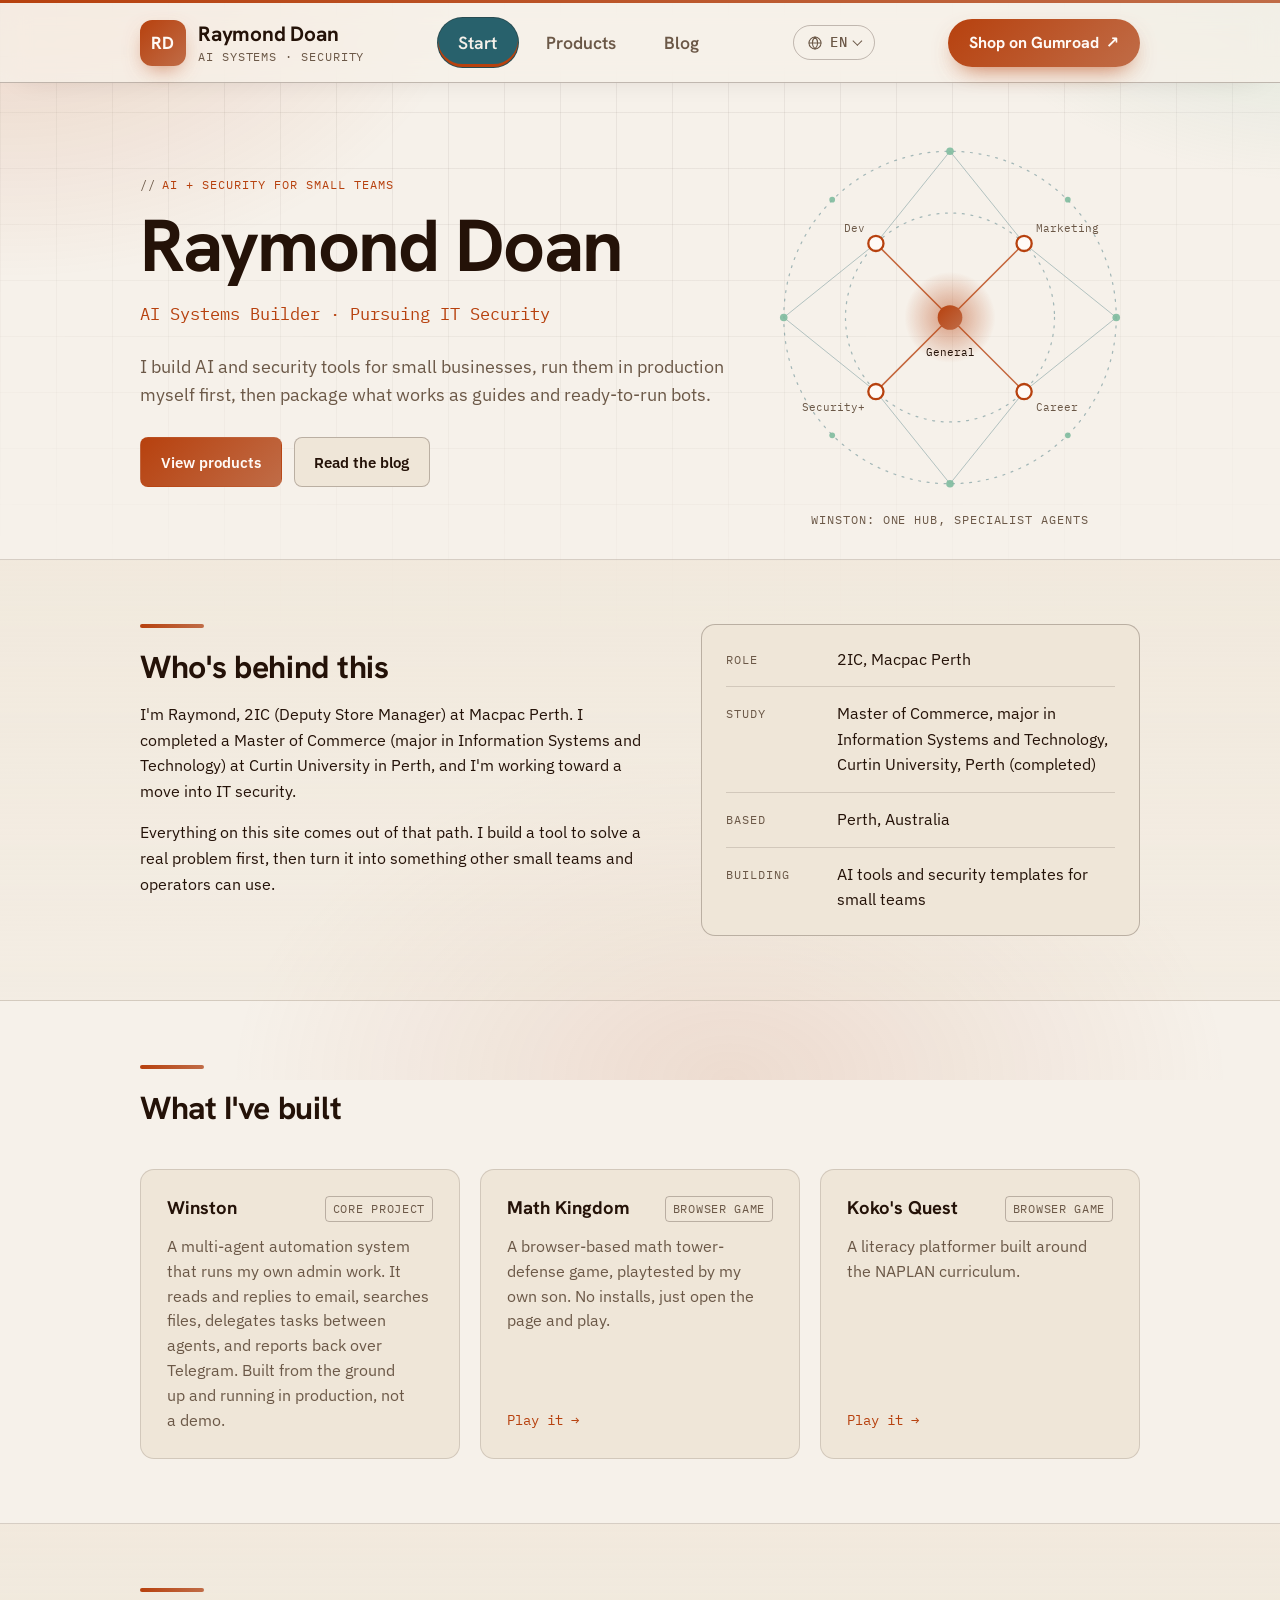
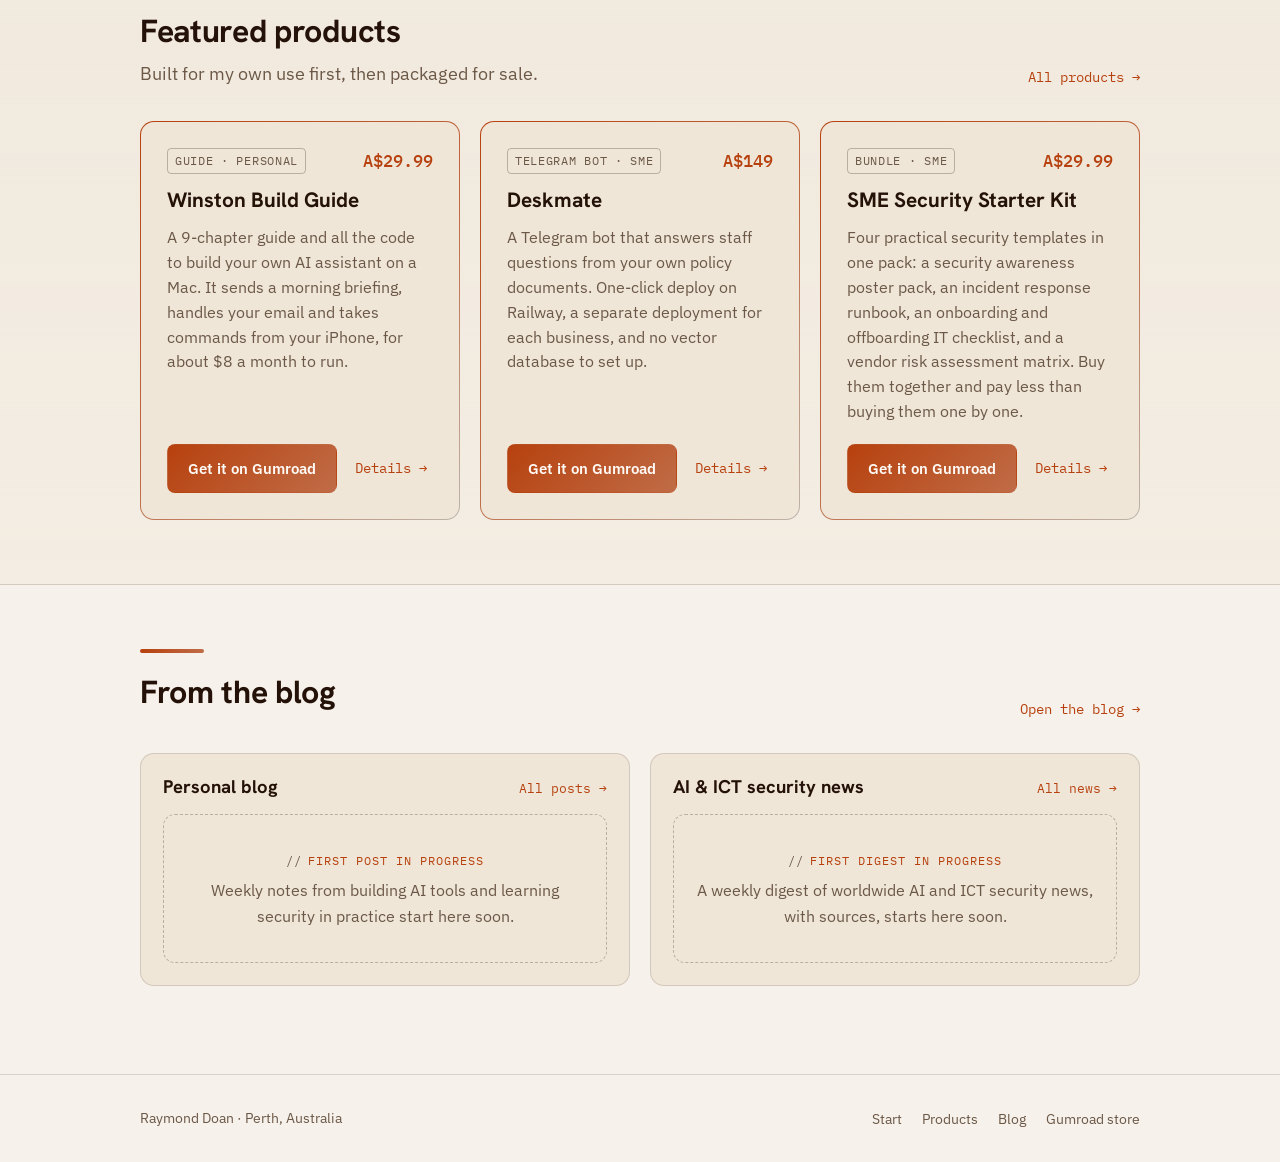
==== commit 62ee5f7f: "Thêm sản phẩm Koko's Quest (game đã live) lên trang chủ và trang sản phẩm Co-Authored-By: Claude Son" ====
--- a/index.html
+++ b/index.html
@@ -149,6 +149,7 @@
             <span class="tag" data-i18n="built.tag.game">Browser game</span>
           </div>
           <p data-i18n="built.koko">A literacy platformer built around the NAPLAN curriculum.</p>
+          <div class="card-foot"><a class="card-link" href="https://raymond2801.github.io/kokos-quest/" target="_blank" rel="noopener" data-i18n="built.play">Play it &rarr;</a></div>
         </article>
       </div>
     </div>
--- a/styles.css
+++ b/styles.css
@@ -12,30 +12,33 @@
 img, svg { max-width: 100%; }
 [hidden] { display: none !important; }
 
-/* ---------- tokens: one deliberate palette ("Lagoon") ----------
-   Deep petrol teal with amber and coral accents. The site keeps this single
-   look on purpose. It does not switch to a white theme when the viewer's
-   device or app is in light mode. */
+/* ---------- tokens: one deliberate palette ("Cream & Flame") ----------
+   A warm cream base with Le Creuset Flame orange-red (Pantone) as the main
+   accent, and a cool Neptune Green dot used only as a small accent in the
+   hero diagram. The site keeps this single look on purpose. It does not
+   switch to a white theme when the viewer's device or app is in light mode. */
 :root {
-  color-scheme: dark;
+  color-scheme: light;
   padding-top: env(safe-area-inset-top, 0px);
   padding-bottom: env(safe-area-inset-bottom, 0px);
 
-  --bg: #103a42;
-  --surface: #1b4c55;
+  --bg: #f6f1ea;
+  --surface: #efe6d8;
   --surface-2: #28616c;
-  --fg: #effcfd;
-  --muted: #b8dae0;
-  --accent: #ffb84d;
-  --accent-2: #ff7a6b;
-  --on-accent: #2b1204;
-  --border: rgba(239, 252, 253, 0.16);
-  --border-strong: rgba(239, 252, 253, 0.32);
-  --glow-1: rgba(255, 184, 77, 0.26);
-  --glow-2: rgba(47, 211, 196, 0.30);
-  --glow-3: rgba(255, 122, 107, 0.18);
-  --grid-line: rgba(239, 252, 253, 0.08);
-  --shadow: rgba(2, 20, 26, 0.50);
+  --fg: #241208;
+  --muted: #6b5847;
+  --on-dark: #f6f1ea;
+  --pop: #7fbb9e;
+  --accent: #b7410e;
+  --accent-2: #c06c47;
+  --on-accent: #fffaf6;
+  --border: rgba(36, 18, 8, 0.14);
+  --border-strong: rgba(36, 18, 8, 0.26);
+  --glow-1: rgba(183, 65, 14, 0.18);
+  --glow-2: rgba(127, 187, 158, 0.30);
+  --glow-3: rgba(192, 108, 71, 0.16);
+  --grid-line: rgba(36, 18, 8, 0.06);
+  --shadow: rgba(36, 18, 8, 0.18);
 
   --font-display: 'Hanken Grotesk', 'Segoe UI', system-ui, sans-serif;
   --font-body: 'IBM Plex Sans', 'Segoe UI', system-ui, sans-serif;
@@ -249,9 +252,9 @@
   border: 1px solid transparent;
   transition: background-color 0.15s, color 0.15s, border-color 0.15s;
 }
-nav.links a:hover { color: var(--fg); background: var(--surface-2); }
+nav.links a:hover { color: var(--on-dark); background: var(--surface-2); }
 nav.links a[aria-current="page"] {
-  color: var(--fg);
+  color: var(--on-dark);
   background: var(--surface-2);
   border-color: var(--border-strong);
   box-shadow: inset 0 -3px 0 var(--accent);
@@ -296,7 +299,7 @@
   cursor: pointer;
   transition: background-color 0.15s, color 0.15s, border-color 0.15s;
 }
-.lang-btn:hover, .lang-btn[aria-expanded="true"] { color: var(--fg); background: var(--surface-2); }
+.lang-btn:hover, .lang-btn[aria-expanded="true"] { color: var(--on-dark); background: var(--surface-2); }
 .lang-globe { flex: none; fill: none; stroke: currentColor; stroke-width: 1.6; stroke-linecap: round; stroke-linejoin: round; }
 .lang-chev {
   flex: none;
@@ -338,8 +341,8 @@
   padding: 0.7em 0.85em;
   cursor: pointer;
 }
-.lang-opt:hover { background: var(--surface-2); }
-.lang-opt[aria-current="true"] { color: var(--accent); background: var(--surface-2); }
+.lang-opt:hover { background: var(--surface-2); color: var(--on-dark); }
+.lang-opt[aria-current="true"] { color: var(--on-dark); background: var(--surface-2); }
 .lang-opt[aria-current="true"]::after {
   content: "";
   flex: none;
@@ -413,11 +416,11 @@
 /* hero art: Winston's hub-and-spoke agent layout, drawn as quiet background */
 .hero-art { display: none; margin: 0; pointer-events: none; }
 .hero-art svg { display: block; width: 100%; height: auto; overflow: visible; }
-.hero-art .ring { fill: none; stroke: var(--border-strong); stroke-dasharray: 2 7; stroke-linecap: round; }
-.hero-art .link { stroke: var(--accent); stroke-opacity: 0.6; stroke-width: 1.5; }
-.hero-art .link.faint { stroke: var(--accent-2); stroke-opacity: 0.3; stroke-width: 1; }
-.hero-art .node { fill: var(--surface); stroke: var(--accent); stroke-width: 1.8; }
-.hero-art .dot { fill: var(--accent-2); fill-opacity: 0.65; }
+.hero-art .ring { fill: none; stroke: var(--surface-2); stroke-opacity: 0.4; stroke-width: 1.3; stroke-dasharray: 2 7; stroke-linecap: round; }
+.hero-art .link { stroke: var(--accent); stroke-opacity: 0.8; stroke-width: 1.6; }
+.hero-art .link.faint { stroke: var(--surface-2); stroke-opacity: 0.35; stroke-width: 1; }
+.hero-art .node { fill: var(--on-accent); stroke: var(--accent); stroke-width: 2.4; }
+.hero-art .dot { fill: var(--pop); fill-opacity: 0.9; }
 .hero-art .lbl { font-family: var(--font-mono); font-size: 12px; fill: var(--muted); }
 .hero-art .hub-lbl { fill: var(--fg); }
 .hero-art .glow-a { stop-color: var(--accent); stop-opacity: 0.5; }
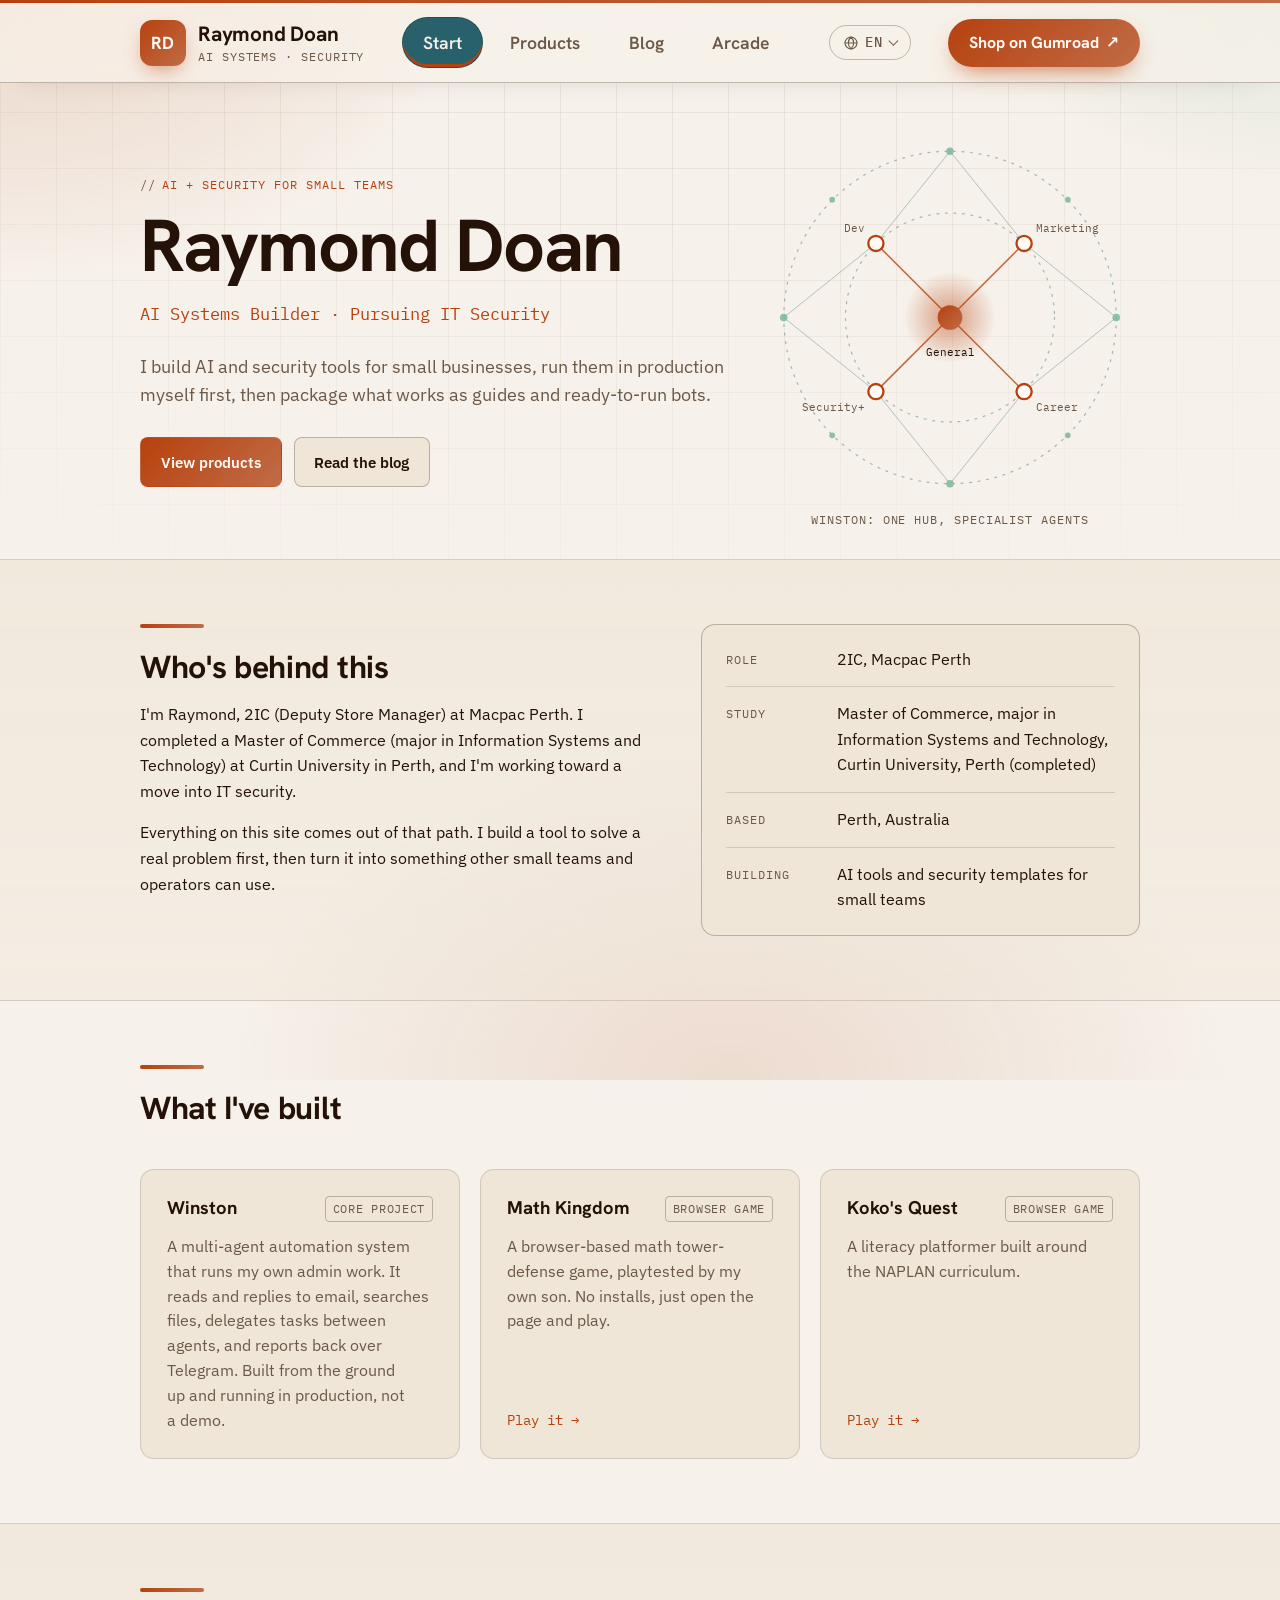
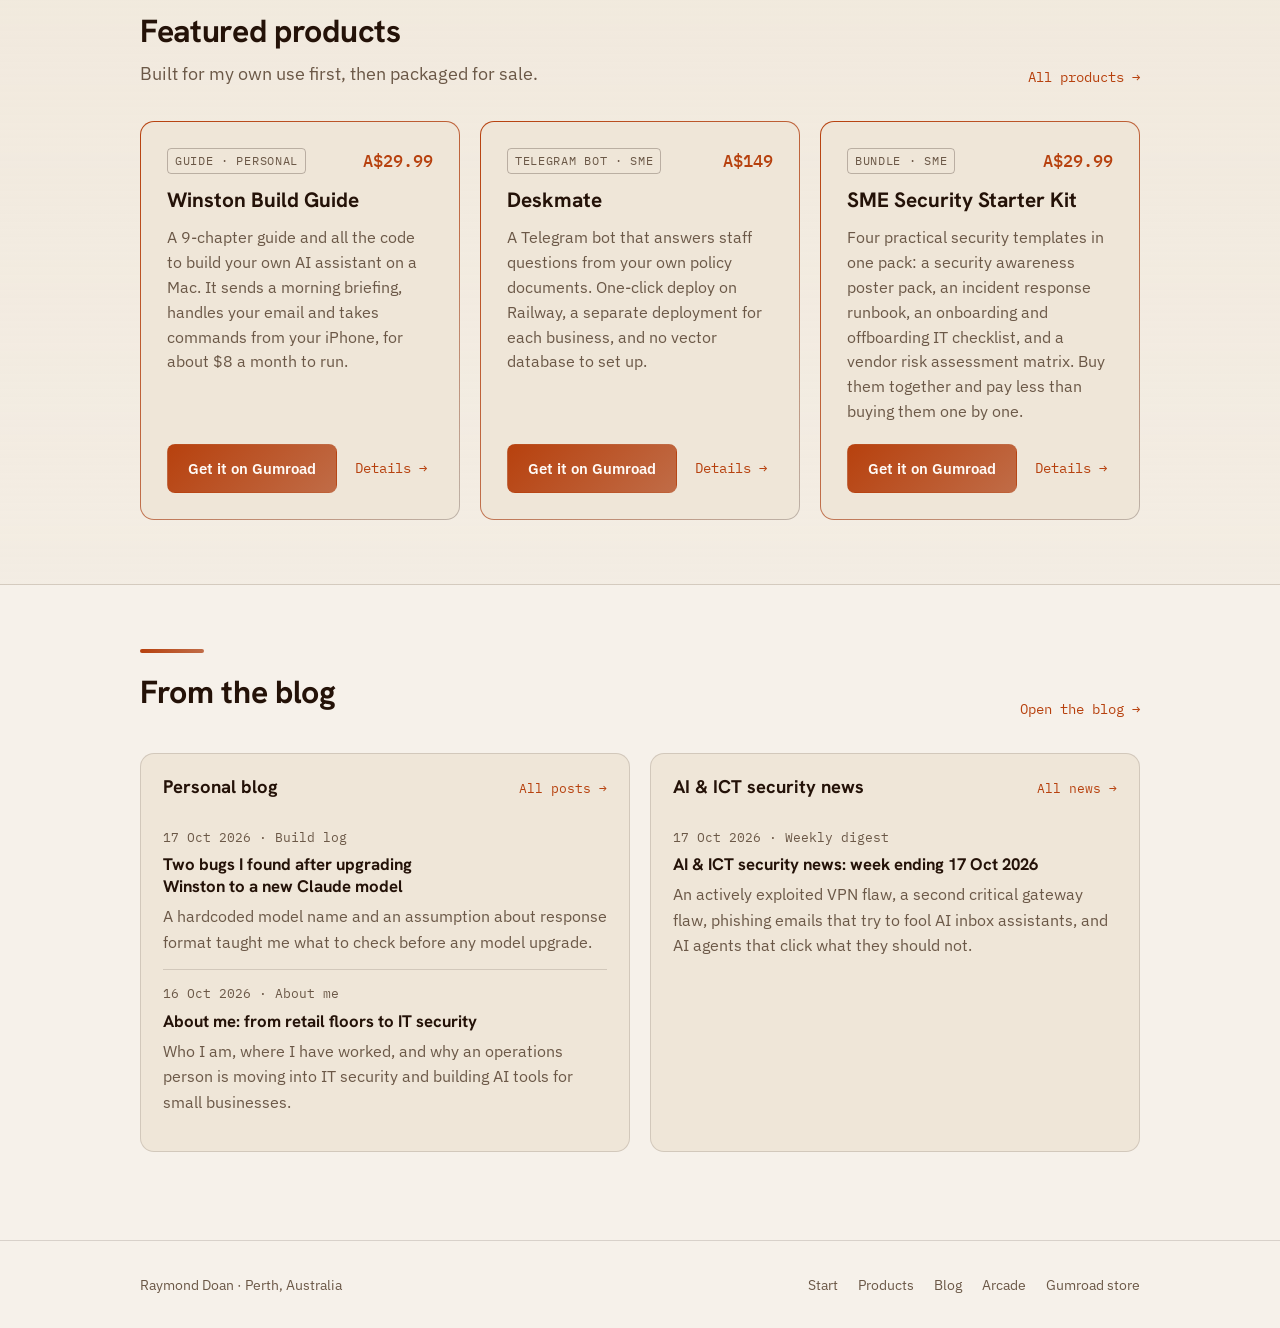
==== commit a896a2dd: "Thêm tab Arcade: Zen Garden và Phishing Hunter (chỉ tiếng Anh), liên kết Math Kingdom và Koko's Ques" ====
--- a/index.html
+++ b/index.html
@@ -19,6 +19,7 @@
       <a href="index.html" aria-current="page" data-i18n="nav.start">Start</a>
       <a href="products.html" data-i18n="nav.products">Products</a>
       <a href="blog.html" data-i18n="nav.blog">Blog</a>
+      <a href="arcade.html" data-i18n="nav.arcade">Arcade</a>
     </nav>
     <div class="lang-switch">
       <button class="lang-btn" type="button" aria-haspopup="true" aria-expanded="false" aria-controls="lang-menu" aria-label="Language: English"><svg class="lang-globe" viewBox="0 0 24 24" width="16" height="16" aria-hidden="true" focusable="false"><circle cx="12" cy="12" r="9"></circle><path d="M3 12h18M12 3c2.6 2.6 4 5.7 4 9s-1.4 6.4-4 9c-2.6-2.6-4-5.7-4-9s1.4-6.4 4-9z"></path></svg><span class="lang-code">EN</span><span class="lang-chev" aria-hidden="true"></span></button>
@@ -215,6 +216,7 @@
       <a href="index.html" data-i18n="nav.start">Start</a>
       <a href="products.html" data-i18n="nav.products">Products</a>
       <a href="blog.html" data-i18n="nav.blog">Blog</a>
+      <a href="arcade.html" data-i18n="nav.arcade">Arcade</a>
       <a href="https://raymonddoan.gumroad.com" target="_blank" rel="noopener" data-i18n="foot.store">Gumroad store</a>
     </nav>
   </div>
--- a/styles.css
+++ b/styles.css
@@ -889,3 +889,25 @@
 @media (max-width: 860px) {
   .related-grid { grid-template-columns: minmax(0, 1fr); }
 }
+
+/* ---------- arcade ---------- */
+.game-card { position: relative; transition: transform 0.15s, box-shadow 0.15s, border-color 0.15s; }
+.game-card .hit::after { border-radius: 14px; }
+.game-card:hover { transform: translateY(-2px); border-color: var(--accent); box-shadow: 0 18px 34px -22px var(--shadow); }
+.game-card:hover .card-link { text-decoration: underline; }
+.game-card .thumb {
+  display: block;
+  width: 100%;
+  height: auto;
+  aspect-ratio: 8 / 5;
+  border-radius: 10px;
+  border: 1px solid var(--border-strong);
+  background: var(--surface-2);
+  image-rendering: crisp-edges;
+  image-rendering: pixelated;
+}
+.note.english-only { margin: 1.4rem 0 0; }
+@media (prefers-reduced-motion: reduce) {
+  .game-card { transition: none; }
+  .game-card:hover { transform: none; }
+}
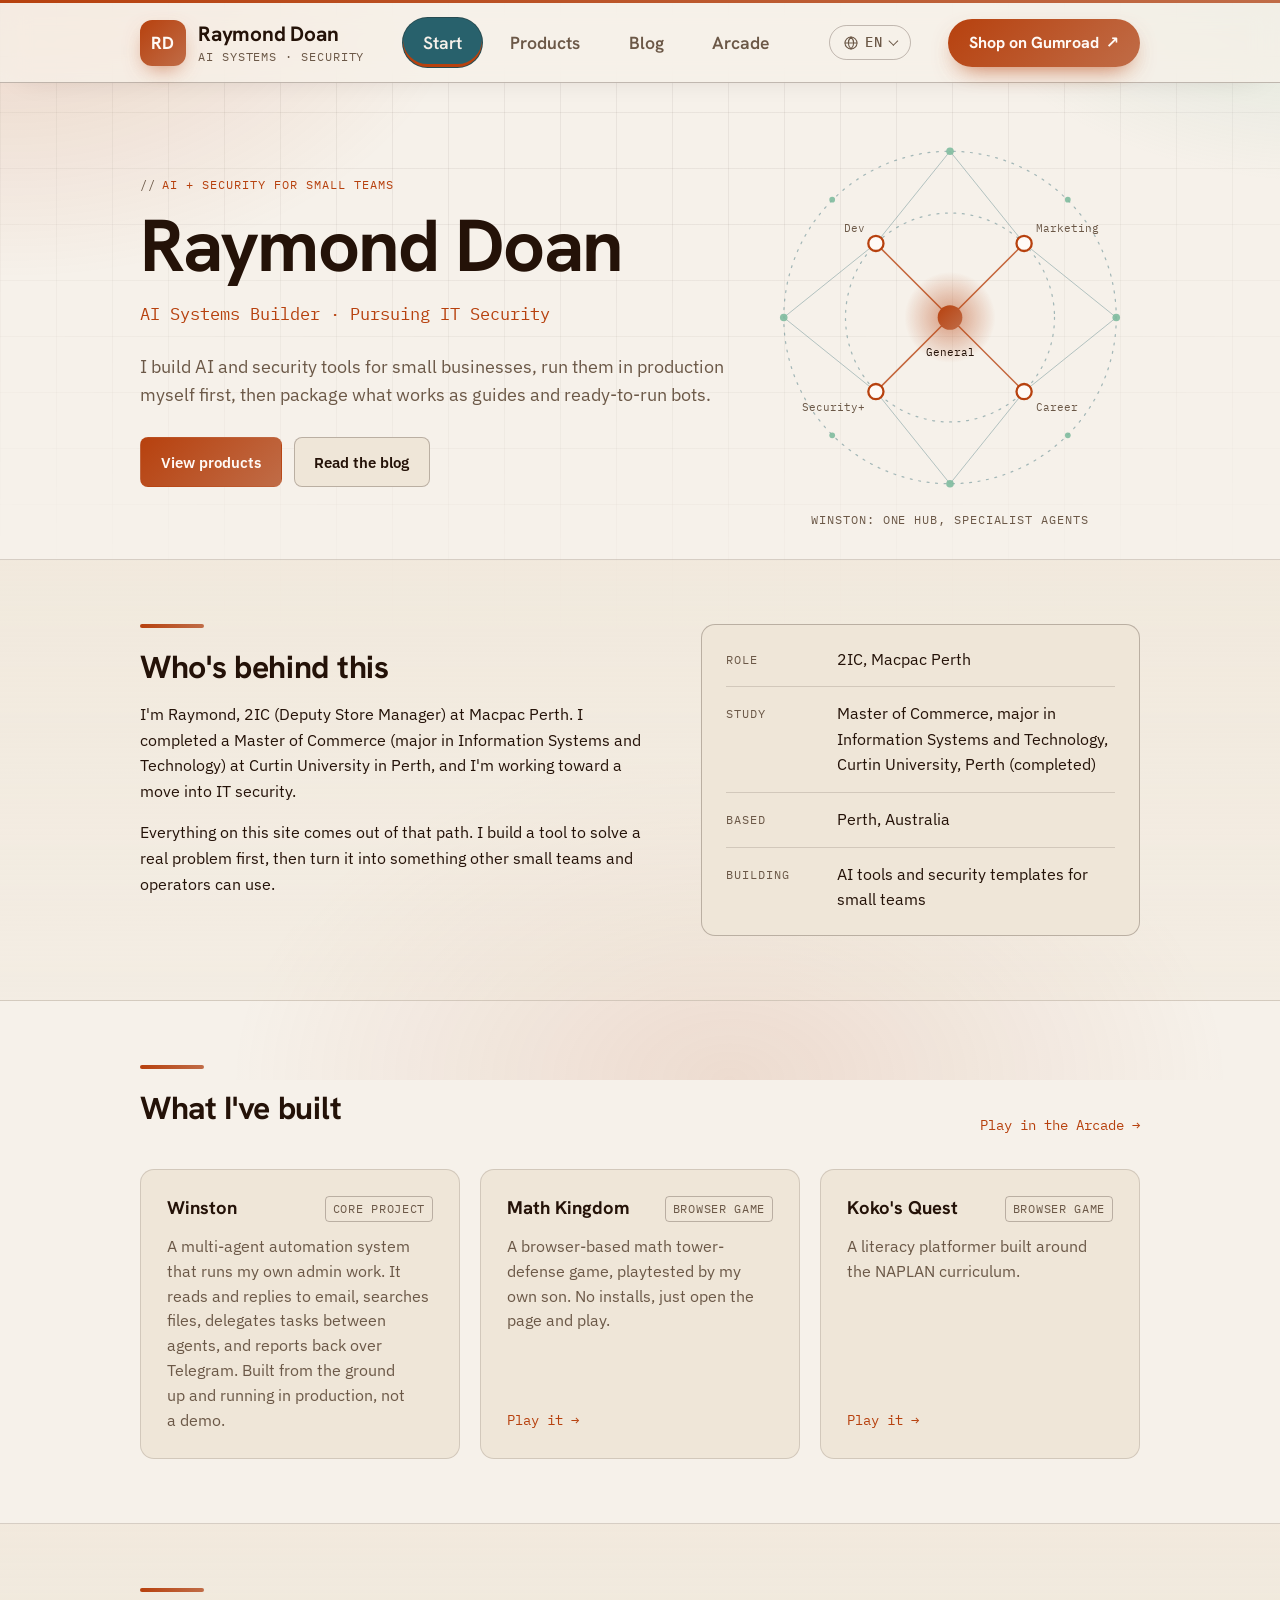
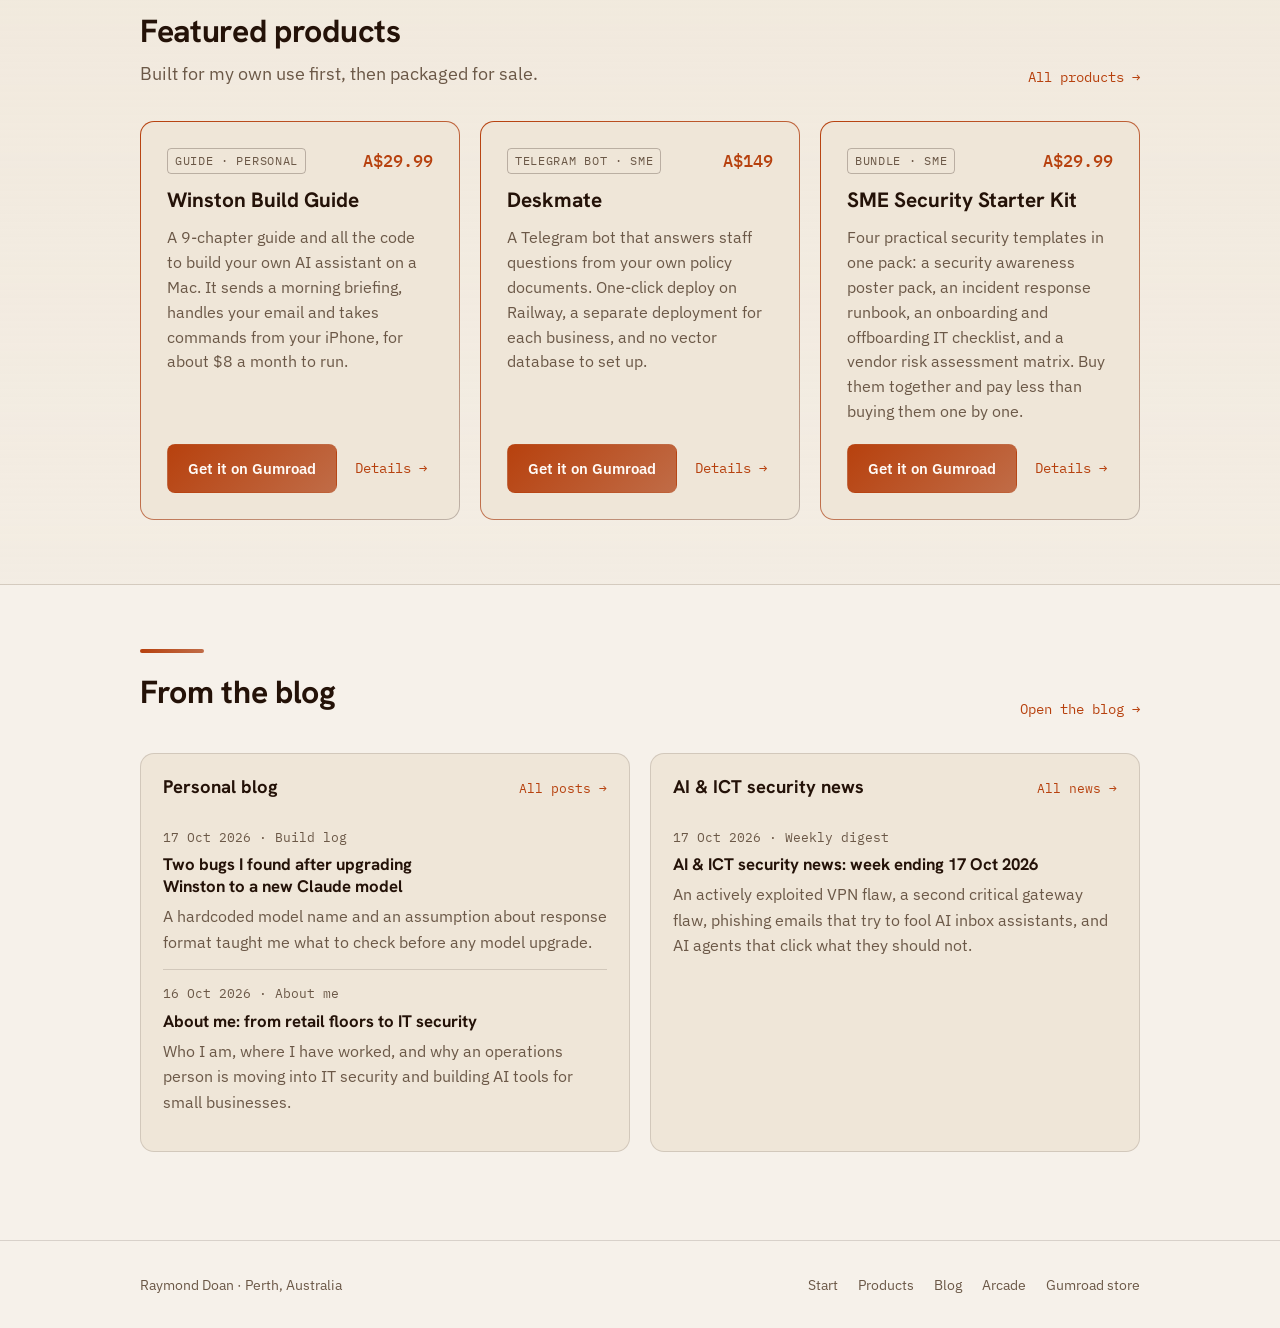
==== commit 1416dd2b: "Trang chủ: thêm link tới Arcade ở mục What I've built (3 ngôn ngữ) Co-Authored-By: Claude Sonnet 5.5" ====
--- a/index.html
+++ b/index.html
@@ -127,6 +127,7 @@
           <div class="gradient-rule"></div>
           <h2 data-i18n="built.h">What I've built</h2>
         </div>
+        <a class="section-link" href="arcade.html" data-i18n="built.arcade">Play in the Arcade &rarr;</a>
       </div>
       <div class="grid-3">
         <article class="card">
